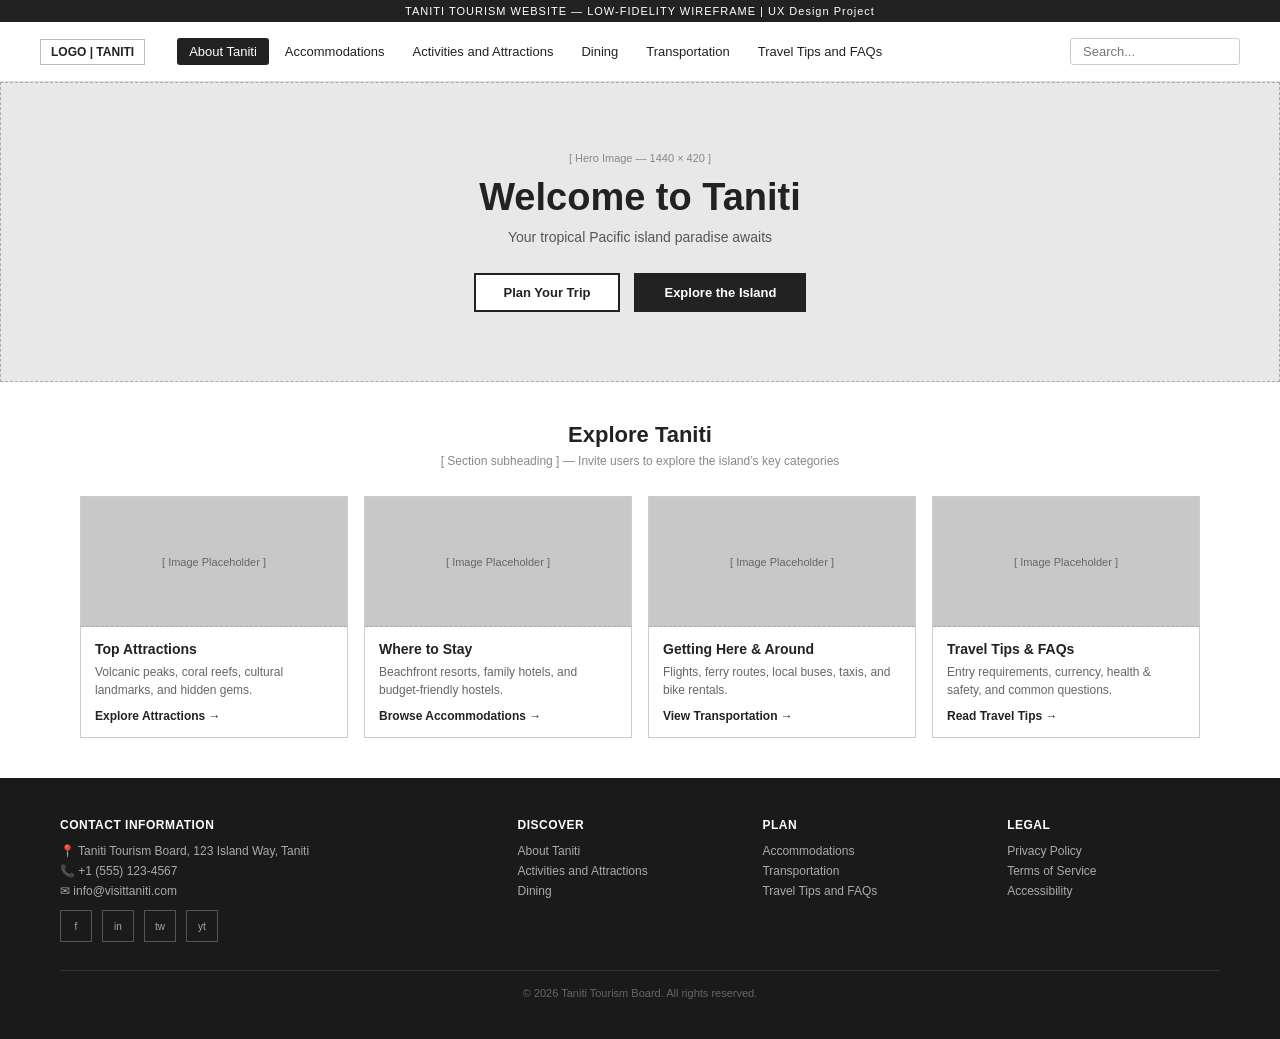
==== index.html @ f8a9221b "Add Taniti wireframe" ====
<!DOCTYPE html>
<html lang="en">
<head>
  <meta charset="UTF-8" />
  <meta name="viewport" content="width=device-width, initial-scale=1.0" />
  <title>Taniti Tourism - Home</title>
  <link rel="stylesheet" href="style.css" />
  <script>function navToggle(){document.querySelector('header').classList.toggle('nav-open');}</script>
</head>
<body>

<div class="wf-banner">TANITI TOURISM WEBSITE &mdash; LOW-FIDELITY WIREFRAME | UX Design Project</div>

<header>
  <div class="logo-box">LOGO | TANITI</div>
  <button class="nav-toggle" onclick="navToggle()" aria-label="Toggle navigation">&#9776;</button>
  <div class="nav-links">
    <a href="index.html" class="active">About Taniti</a>
    <a href="accommodations.html">Accommodations</a>
    <a href="activities.html">Activities and Attractions</a>
    <a href="dining.html">Dining</a>
    <a href="transportation.html">Transportation</a>
    <a href="faq.html">Travel Tips and FAQs</a>
  </div>
  <input class="nav-search" type="text" placeholder="Search..." />
</header>

<div class="hero">
  <div class="hero-label">[ Hero Image &mdash; 1440 &times; 420 ]</div>
  <h1>Welcome to Taniti</h1>
  <p>Your tropical Pacific island paradise awaits</p>
  <div class="hero-btns">
    <a class="btn-primary"   href="accommodations.html">Plan Your Trip</a>
    <a class="btn-secondary" href="activities.html">Explore the Island</a>
  </div>
</div>

<div class="section">
  <div class="section-heading">Explore Taniti</div>
  <div class="section-sub">[ Section subheading ] &mdash; Invite users to explore the island&rsquo;s key categories</div>
  <div class="tiles-grid">

    <a class="tile" href="activities.html">
      <div class="tile-img">[ Image Placeholder ]</div>
      <div class="tile-body">
        <h3>Top Attractions</h3>
        <p>Volcanic peaks, coral reefs, cultural landmarks, and hidden gems.</p>
        <div class="tile-link">Explore Attractions &rarr;</div>
      </div>
    </a>

    <a class="tile" href="accommodations.html">
      <div class="tile-img">[ Image Placeholder ]</div>
      <div class="tile-body">
        <h3>Where to Stay</h3>
        <p>Beachfront resorts, family hotels, and budget-friendly hostels.</p>
        <div class="tile-link">Browse Accommodations &rarr;</div>
      </div>
    </a>

    <a class="tile" href="transportation.html">
      <div class="tile-img">[ Image Placeholder ]</div>
      <div class="tile-body">
        <h3>Getting Here &amp; Around</h3>
        <p>Flights, ferry routes, local buses, taxis, and bike rentals.</p>
        <div class="tile-link">View Transportation &rarr;</div>
      </div>
    </a>

    <a class="tile" href="faq.html">
      <div class="tile-img">[ Image Placeholder ]</div>
      <div class="tile-body">
        <h3>Travel Tips &amp; FAQs</h3>
        <p>Entry requirements, currency, health &amp; safety, and common questions.</p>
        <div class="tile-link">Read Travel Tips &rarr;</div>
      </div>
    </a>

  </div>
</div>

<footer>
  <div class="footer-inner">
    <div class="footer-grid">
      <div class="footer-col">
        <h4>Contact Information</h4>
        <p>&#128205; Taniti Tourism Board, 123 Island Way, Taniti</p>
        <p>&#128222; +1 (555) 123-4567</p>
        <p>&#9993; info@visittaniti.com</p>
        <div class="social-row">
          <div class="social-icon">f</div>
          <div class="social-icon">in</div>
          <div class="social-icon">tw</div>
          <div class="social-icon">yt</div>
        </div>
      </div>
      <div class="footer-col">
        <h4>Discover</h4>
        <a href="index.html">About Taniti</a>
        <a href="activities.html">Activities and Attractions</a>
        <a href="dining.html">Dining</a>
      </div>
      <div class="footer-col">
        <h4>Plan</h4>
        <a href="accommodations.html">Accommodations</a>
        <a href="transportation.html">Transportation</a>
        <a href="faq.html">Travel Tips and FAQs</a>
      </div>
      <div class="footer-col">
        <h4>Legal</h4>
        <a href="#">Privacy Policy</a>
        <a href="#">Terms of Service</a>
        <a href="#">Accessibility</a>
      </div>
    </div>
    <div class="footer-bottom">&copy; 2026 Taniti Tourism Board. All rights reserved.</div>
  </div>
</footer>

</body>
</html>
---- style.css ----
*, *::before, *::after { box-sizing: border-box; margin: 0; padding: 0; }
body { font-family: Arial, sans-serif; background: #fff; color: #222; font-size: 14px; }

.wf-banner { background: #222; color: #fff; text-align: center; padding: 5px; font-size: 11px; letter-spacing: 1px; }

/* NAV */
header {
  display: flex; align-items: center;
  padding: 0 40px; height: 60px;
  border-bottom: 1px solid #ddd; background: #fff;
  position: sticky; top: 0; z-index: 200; gap: 8px;
}
.logo-box { border: 1px solid #bbb; padding: 5px 10px; font-size: 12px; font-weight: bold; margin-right: 24px; white-space: nowrap; }
.nav-links { display: flex; gap: 4px; flex: 1; flex-wrap: wrap; }
.nav-links a { text-decoration: none; color: #222; padding: 6px 12px; font-size: 13px; cursor: pointer; border-radius: 3px; white-space: nowrap; }
.nav-links a:hover { background: #f0f0f0; }
.nav-links a.active { background: #222; color: #fff; }
.nav-search { border: 1px solid #ccc; padding: 5px 12px; font-size: 13px; width: 170px; border-radius: 3px; outline: none; }
.nav-toggle { display: none; }

/* HERO */
.hero { background: #e8e8e8; border: 1px dashed #aaa; min-height: 300px; display: flex; flex-direction: column; align-items: center; justify-content: center; text-align: center; padding: 60px 40px; }
.hero-label { font-size: 11px; color: #888; margin-bottom: 12px; }
.hero h1 { font-size: 38px; font-weight: bold; margin-bottom: 10px; }
.hero p { font-size: 14px; color: #555; margin-bottom: 28px; }
.hero-btns { display: flex; gap: 14px; flex-wrap: wrap; justify-content: center; }
.btn-primary { border: 2px solid #222; background: #fff; padding: 10px 28px; font-size: 13px; font-weight: bold; cursor: pointer; text-decoration: none; color: #222; display: inline-block; }
.btn-secondary { border: 2px solid #222; background: #222; color: #fff; padding: 10px 28px; font-size: 13px; font-weight: bold; cursor: pointer; text-decoration: none; display: inline-block; }
.btn-primary:hover { background: #f0f0f0; }
.btn-secondary:hover { background: #444; }

/* SECTIONS */
.section { max-width: 1160px; margin: 0 auto; padding: 40px 20px; }
.section-heading { text-align: center; font-size: 22px; font-weight: bold; margin-bottom: 6px; }
.section-sub { text-align: center; font-size: 12px; color: #888; margin-bottom: 28px; }
.page-title { background: #f4f4f4; border-bottom: 2px solid #ddd; padding: 16px 40px; font-size: 20px; font-weight: bold; }
.s-header { background: #eee; border: 1px solid #ddd; padding: 8px 14px; font-size: 13px; font-weight: bold; margin: 24px 0 12px; }

/* TILES */
.tiles-grid { display: grid; grid-template-columns: repeat(4, 1fr); gap: 16px; }
.tile { border: 1px solid #ccc; cursor: pointer; background: #fff; text-decoration: none; color: #222; display: block; }
.tile:hover { box-shadow: 0 2px 10px rgba(0,0,0,.12); }
.tile-img { background: #c8c8c8; height: 130px; display: flex; align-items: center; justify-content: center; font-size: 11px; color: #666; border-bottom: 1px dashed #aaa; }
.tile-body { padding: 14px; }
.tile-body h3 { font-size: 14px; font-weight: bold; margin-bottom: 6px; }
.tile-body p { font-size: 12px; color: #666; margin-bottom: 10px; line-height: 1.5; }
.tile-link { font-size: 12px; font-weight: bold; color: #222; }

/* SIDEBAR LAYOUT */
.layout-with-sidebar { display: grid; grid-template-columns: 210px 1fr; gap: 24px; }
.sidebar { border: 1px solid #ccc; padding: 16px; background: #fafafa; align-self: start; }
.sidebar h4 { font-size: 12px; font-weight: bold; text-transform: uppercase; letter-spacing: .5px; margin-bottom: 10px; border-bottom: 1px solid #ddd; padding-bottom: 6px; }
.filter-row { display: flex; align-items: center; gap: 8px; margin-bottom: 8px; font-size: 13px; }
.fbox { width: 13px; height: 13px; border: 1px solid #777; flex-shrink: 0; }
.fbox.on { background: #222; }
.price-slider { height: 5px; background: #ddd; border-radius: 3px; margin: 8px 0 4px; }
.price-fill { height: 100%; width: 65%; background: #555; border-radius: 3px; }
.price-labels { display: flex; justify-content: space-between; font-size: 10px; color: #888; }

/* CARDS */
.cards-3 { display: grid; grid-template-columns: repeat(3, 1fr); gap: 16px; }
.card { border: 1px solid #ccc; background: #fff; }
.card-img { background: #c8c8c8; height: 100px; display: flex; align-items: center; justify-content: center; font-size: 11px; color: #666; border-bottom: 1px dashed #aaa; }
.card-body { padding: 14px; }
.card-body h4 { font-size: 13px; font-weight: bold; margin-bottom: 4px; }
.card-price { font-size: 11px; color: #777; margin-bottom: 6px; }
.card-body p { font-size: 12px; color: #555; margin-bottom: 12px; line-height: 1.5; }
.btn-book { width: 100%; border: 2px solid #222; background: #fff; padding: 7px; font-size: 12px; font-weight: bold; cursor: pointer; }
.btn-book:hover { background: #222; color: #fff; }

/* FILTER BAR */
.filter-bar { display: flex; flex-wrap: wrap; gap: 8px; margin-bottom: 20px; }
.fbtn { border: 1px solid #aaa; background: #fff; padding: 5px 13px; font-size: 12px; cursor: pointer; border-radius: 2px; }
.fbtn:hover, .fbtn.on { background: #222; color: #fff; border-color: #222; }

/* MAP */
.map-box { background: #ddd; border: 1px dashed #aaa; height: 170px; display: flex; align-items: center; justify-content: center; font-size: 12px; color: #666; margin-bottom: 20px; }

/* TAG */
.tag { display: inline-block; border: 1px solid #666; background: #f0f0f0; padding: 2px 8px; font-size: 10px; margin-bottom: 6px; }

/* RESTAURANT */
.rest-row { display: flex; align-items: center; flex-wrap: wrap; gap: 14px; border: 1px solid #ddd; padding: 12px 16px; margin-bottom: 8px; background: #fff; }
.rest-name { font-weight: bold; font-size: 13px; min-width: 170px; }
.cuisine-badge { border: 1px solid #999; background: #f0f0f0; padding: 2px 10px; font-size: 11px; }
.rest-detail { font-size: 12px; color: #666; }

/* GROCERY */
.grocery-grid { display: grid; grid-template-columns: repeat(3, 1fr); gap: 10px; margin-top: 10px; }
.g-item { border: 1px solid #ccc; background: #f8f8f8; padding: 10px 12px; font-size: 12px; text-align: center; line-height: 1.5; }
.g-item.highlight { border: 2px solid #222; }

/* INFO BOXES */
.info-2 { display: grid; grid-template-columns: 1fr 1fr; gap: 16px; margin-bottom: 24px; }
.info-box { border: 1px solid #ccc; padding: 18px; background: #fff; }
.info-box h4 { font-size: 14px; font-weight: bold; margin-bottom: 8px; }
.info-box p { font-size: 13px; color: #555; line-height: 1.6; }

/* TABLE */
.data-table { width: 100%; border-collapse: collapse; font-size: 13px; }
.data-table th { background: #222; color: #fff; padding: 10px 14px; text-align: left; }
.data-table td { padding: 10px 14px; border-bottom: 1px solid #eee; background: #fff; }
.data-table tr:hover td { background: #f8f8f8; }

/* FAQ */
.faq-item { border: 1px solid #ddd; margin-bottom: 6px; background: #fff; }
.faq-q { display: flex; align-items: center; gap: 10px; padding: 14px 16px; font-size: 14px; font-weight: bold; cursor: pointer; }
.faq-q:hover { background: #f8f8f8; }
.faq-arrow { font-size: 11px; transition: transform .2s; display: inline-block; }
.faq-a { display: none; padding: 12px 16px 14px 38px; font-size: 13px; color: #555; line-height: 1.6; border-top: 1px solid #eee; }
.faq-item.open .faq-a { display: block; }
.faq-item.open .faq-arrow { transform: rotate(90deg); }

/* FOOTER */
footer { background: #1a1a1a; color: #bbb; padding: 40px; }
.footer-inner { max-width: 1160px; margin: 0 auto; }
.footer-grid { display: grid; grid-template-columns: 2fr 1fr 1fr 1fr; gap: 32px; margin-bottom: 28px; }
.footer-col h4 { color: #fff; font-size: 12px; text-transform: uppercase; letter-spacing: .5px; margin-bottom: 12px; }
.footer-col p { font-size: 12px; color: #aaa; margin-bottom: 6px; }
.footer-col a { display: block; font-size: 12px; color: #aaa; text-decoration: none; margin-bottom: 6px; cursor: pointer; }
.footer-col a:hover { color: #fff; }
.social-row { display: flex; gap: 10px; margin-top: 12px; }
.social-icon { width: 32px; height: 32px; border: 1px solid #555; display: flex; align-items: center; justify-content: center; font-size: 10px; color: #aaa; cursor: pointer; }
.footer-bottom { border-top: 1px solid #333; padding-top: 16px; font-size: 11px; color: #666; text-align: center; }

/* =====================
   RESPONSIVE — TABLET
   ===================== */
@media (max-width: 768px) {
  header { flex-wrap: wrap; height: auto; padding: 10px 16px; gap: 8px; }
  .logo-box { margin-right: 0; }
  .nav-links { flex-wrap: wrap; gap: 2px; }
  .nav-links a { padding: 5px 8px; font-size: 12px; }
  .nav-search { width: 100%; }

  .hero { padding: 40px 20px; }
  .hero h1 { font-size: 28px; }

  .page-title { padding: 12px 16px; }
  .section { padding: 28px 16px; }

  .tiles-grid { grid-template-columns: repeat(2, 1fr); }
  .cards-3 { grid-template-columns: repeat(2, 1fr); }
  .layout-with-sidebar { grid-template-columns: 1fr; }
  .sidebar { order: 2; }

  .info-2 { grid-template-columns: 1fr; }
  .grocery-grid { grid-template-columns: repeat(2, 1fr); }
  .footer-grid { grid-template-columns: 1fr 1fr; gap: 20px; }
  footer { padding: 28px 20px; }

  .rest-name { min-width: 100%; }
  .data-table { font-size: 12px; }
  .data-table th, .data-table td { padding: 8px 10px; }
}

/* ====================
   RESPONSIVE — PHONE
   ==================== */
@media (max-width: 480px) {
  header { padding: 8px 12px; flex-wrap: nowrap; }

  /* Show hamburger icon */
  .nav-toggle {
    display: flex; align-items: center; justify-content: center;
    margin-left: auto; background: none; border: 1px solid #bbb;
    padding: 4px 10px; font-size: 20px; cursor: pointer;
    border-radius: 3px; color: #222; line-height: 1; flex-shrink: 0;
  }

  /* Hide nav and search by default on phone */
  header .nav-links { display: none; }
  header .nav-search { display: none; }

  /* Dropdown when open */
  header.nav-open { flex-wrap: wrap; }
  header.nav-open .nav-links {
    display: flex; flex-direction: column; width: 100%;
    border-top: 1px solid #eee; padding: 4px 0; gap: 0;
  }
  header.nav-open .nav-links a {
    font-size: 14px; padding: 10px 16px;
    border-bottom: 1px solid #f0f0f0; border-radius: 0;
  }
  header.nav-open .nav-search { display: block; width: 100%; margin-top: 4px; }

  /* Rest of phone layout */
  .hero { min-height: 200px; padding: 32px 16px; }
  .hero h1 { font-size: 22px; }
  .hero p { font-size: 13px; margin-bottom: 20px; }
  .hero-btns { flex-direction: column; align-items: center; gap: 10px; }
  .btn-primary, .btn-secondary { width: 100%; max-width: 260px; text-align: center; padding: 10px 16px; }

  .tiles-grid { grid-template-columns: 1fr; }
  .cards-3 { grid-template-columns: 1fr; }
  .grocery-grid { grid-template-columns: repeat(2, 1fr); }
  .footer-grid { grid-template-columns: 1fr; }

  .section-heading { font-size: 18px; }
  .filter-bar { gap: 6px; }
  .fbtn { padding: 5px 10px; font-size: 11px; }

  .map-box { height: 130px; }
  .data-table { font-size: 11px; }
  .data-table th, .data-table td { padding: 6px 8px; }

  .faq-q { font-size: 13px; padding: 12px; }
  .faq-a { padding: 10px 12px 12px 28px; }
}
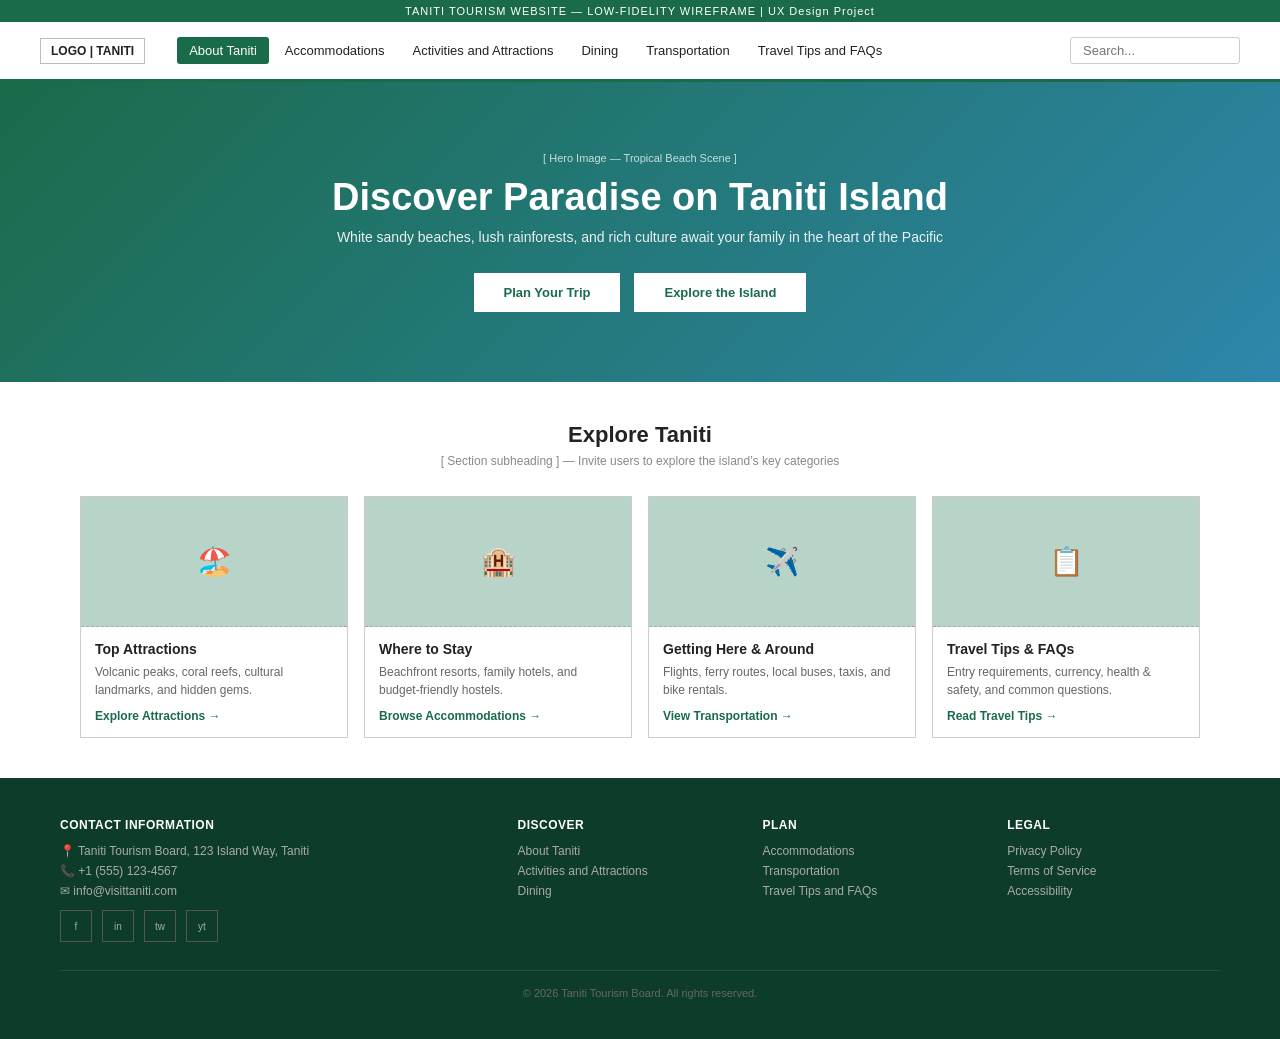
==== commit 3c4460fc: "Update prototype based on usability testing feedback" ====
--- a/index.html
+++ b/index.html
@@ -1,121 +1,144 @@
-<!DOCTYPE html>
+<!doctype html>
 <html lang="en">
-<head>
-  <meta charset="UTF-8" />
-  <meta name="viewport" content="width=device-width, initial-scale=1.0" />
-  <title>Taniti Tourism - Home</title>
-  <link rel="stylesheet" href="style.css" />
-  <script>function navToggle(){document.querySelector('header').classList.toggle('nav-open');}</script>
-</head>
-<body>
+  <head>
+    <meta charset="UTF-8" />
+    <meta name="viewport" content="width=device-width, initial-scale=1.0" />
+    <title>Taniti Tourism - Home</title>
+    <link rel="stylesheet" href="style.css" />
+    <script>
+      function navToggle() {
+        document.querySelector("header").classList.toggle("nav-open");
+      }
+    </script>
+  </head>
+  <body>
+    <div class="wf-banner">
+      TANITI TOURISM WEBSITE &mdash; LOW-FIDELITY WIREFRAME | UX Design Project
+    </div>
 
-<div class="wf-banner">TANITI TOURISM WEBSITE &mdash; LOW-FIDELITY WIREFRAME | UX Design Project</div>
-
-<header>
-  <div class="logo-box">LOGO | TANITI</div>
-  <button class="nav-toggle" onclick="navToggle()" aria-label="Toggle navigation">&#9776;</button>
-  <div class="nav-links">
-    <a href="index.html" class="active">About Taniti</a>
-    <a href="accommodations.html">Accommodations</a>
-    <a href="activities.html">Activities and Attractions</a>
-    <a href="dining.html">Dining</a>
-    <a href="transportation.html">Transportation</a>
-    <a href="faq.html">Travel Tips and FAQs</a>
-  </div>
-  <input class="nav-search" type="text" placeholder="Search..." />
-</header>
-
-<div class="hero">
-  <div class="hero-label">[ Hero Image &mdash; 1440 &times; 420 ]</div>
-  <h1>Welcome to Taniti</h1>
-  <p>Your tropical Pacific island paradise awaits</p>
-  <div class="hero-btns">
-    <a class="btn-primary"   href="accommodations.html">Plan Your Trip</a>
-    <a class="btn-secondary" href="activities.html">Explore the Island</a>
-  </div>
-</div>
-
-<div class="section">
-  <div class="section-heading">Explore Taniti</div>
-  <div class="section-sub">[ Section subheading ] &mdash; Invite users to explore the island&rsquo;s key categories</div>
-  <div class="tiles-grid">
-
-    <a class="tile" href="activities.html">
-      <div class="tile-img">[ Image Placeholder ]</div>
-      <div class="tile-body">
-        <h3>Top Attractions</h3>
-        <p>Volcanic peaks, coral reefs, cultural landmarks, and hidden gems.</p>
-        <div class="tile-link">Explore Attractions &rarr;</div>
-      </div>
-    </a>
-
-    <a class="tile" href="accommodations.html">
-      <div class="tile-img">[ Image Placeholder ]</div>
-      <div class="tile-body">
-        <h3>Where to Stay</h3>
-        <p>Beachfront resorts, family hotels, and budget-friendly hostels.</p>
-        <div class="tile-link">Browse Accommodations &rarr;</div>
-      </div>
-    </a>
-
-    <a class="tile" href="transportation.html">
-      <div class="tile-img">[ Image Placeholder ]</div>
-      <div class="tile-body">
-        <h3>Getting Here &amp; Around</h3>
-        <p>Flights, ferry routes, local buses, taxis, and bike rentals.</p>
-        <div class="tile-link">View Transportation &rarr;</div>
-      </div>
-    </a>
-
-    <a class="tile" href="faq.html">
-      <div class="tile-img">[ Image Placeholder ]</div>
-      <div class="tile-body">
-        <h3>Travel Tips &amp; FAQs</h3>
-        <p>Entry requirements, currency, health &amp; safety, and common questions.</p>
-        <div class="tile-link">Read Travel Tips &rarr;</div>
-      </div>
-    </a>
-
-  </div>
-</div>
-
-<footer>
-  <div class="footer-inner">
-    <div class="footer-grid">
-      <div class="footer-col">
-        <h4>Contact Information</h4>
-        <p>&#128205; Taniti Tourism Board, 123 Island Way, Taniti</p>
-        <p>&#128222; +1 (555) 123-4567</p>
-        <p>&#9993; info@visittaniti.com</p>
-        <div class="social-row">
-          <div class="social-icon">f</div>
-          <div class="social-icon">in</div>
-          <div class="social-icon">tw</div>
-          <div class="social-icon">yt</div>
-        </div>
-      </div>
-      <div class="footer-col">
-        <h4>Discover</h4>
-        <a href="index.html">About Taniti</a>
+    <header>
+      <div class="logo-box">LOGO | TANITI</div>
+      <button
+        class="nav-toggle"
+        onclick="navToggle()"
+        aria-label="Toggle navigation"
+      >
+        &#9776;
+      </button>
+      <div class="nav-links">
+        <a href="index.html" class="active">About Taniti</a>
+        <a href="accommodations.html">Accommodations</a>
         <a href="activities.html">Activities and Attractions</a>
         <a href="dining.html">Dining</a>
-      </div>
-      <div class="footer-col">
-        <h4>Plan</h4>
-        <a href="accommodations.html">Accommodations</a>
         <a href="transportation.html">Transportation</a>
         <a href="faq.html">Travel Tips and FAQs</a>
       </div>
-      <div class="footer-col">
-        <h4>Legal</h4>
-        <a href="#">Privacy Policy</a>
-        <a href="#">Terms of Service</a>
-        <a href="#">Accessibility</a>
+      <input class="nav-search" type="text" placeholder="Search..." />
+    </header>
+
+    <div class="hero">
+      <div class="hero-label">[ Hero Image &mdash; Tropical Beach Scene ]</div>
+      <h1>Discover Paradise on Taniti Island</h1>
+      <p>
+        White sandy beaches, lush rainforests, and rich culture await your
+        family in the heart of the Pacific
+      </p>
+      <div class="hero-btns">
+        <a class="btn-primary" href="accommodations.html">Plan Your Trip</a>
+        <a class="btn-secondary" href="activities.html">Explore the Island</a>
       </div>
     </div>
-    <div class="footer-bottom">&copy; 2026 Taniti Tourism Board. All rights reserved.</div>
-  </div>
-</footer>
 
-</body>
+    <div class="section">
+      <div class="section-heading">Explore Taniti</div>
+      <div class="section-sub">
+        [ Section subheading ] &mdash; Invite users to explore the
+        island&rsquo;s key categories
+      </div>
+      <div class="tiles-grid">
+        <a class="tile" href="activities.html">
+          <div class="tile-img">🏖️</div>
+          <div class="tile-body">
+            <h3>Top Attractions</h3>
+            <p>
+              Volcanic peaks, coral reefs, cultural landmarks, and hidden gems.
+            </p>
+            <div class="tile-link">Explore Attractions &rarr;</div>
+          </div>
+        </a>
+
+        <a class="tile" href="accommodations.html">
+          <div class="tile-img">🏨</div>
+          <div class="tile-body">
+            <h3>Where to Stay</h3>
+            <p>
+              Beachfront resorts, family hotels, and budget-friendly hostels.
+            </p>
+            <div class="tile-link">Browse Accommodations &rarr;</div>
+          </div>
+        </a>
+
+        <a class="tile" href="transportation.html">
+          <div class="tile-img">✈️</div>
+          <div class="tile-body">
+            <h3>Getting Here &amp; Around</h3>
+            <p>Flights, ferry routes, local buses, taxis, and bike rentals.</p>
+            <div class="tile-link">View Transportation &rarr;</div>
+          </div>
+        </a>
+
+        <a class="tile" href="faq.html">
+          <div class="tile-img">📋</div>
+          <div class="tile-body">
+            <h3>Travel Tips &amp; FAQs</h3>
+            <p>
+              Entry requirements, currency, health &amp; safety, and common
+              questions.
+            </p>
+            <div class="tile-link">Read Travel Tips &rarr;</div>
+          </div>
+        </a>
+      </div>
+    </div>
+
+    <footer>
+      <div class="footer-inner">
+        <div class="footer-grid">
+          <div class="footer-col">
+            <h4>Contact Information</h4>
+            <p>&#128205; Taniti Tourism Board, 123 Island Way, Taniti</p>
+            <p>&#128222; +1 (555) 123-4567</p>
+            <p>&#9993; info@visittaniti.com</p>
+            <div class="social-row">
+              <div class="social-icon">f</div>
+              <div class="social-icon">in</div>
+              <div class="social-icon">tw</div>
+              <div class="social-icon">yt</div>
+            </div>
+          </div>
+          <div class="footer-col">
+            <h4>Discover</h4>
+            <a href="index.html">About Taniti</a>
+            <a href="activities.html">Activities and Attractions</a>
+            <a href="dining.html">Dining</a>
+          </div>
+          <div class="footer-col">
+            <h4>Plan</h4>
+            <a href="accommodations.html">Accommodations</a>
+            <a href="transportation.html">Transportation</a>
+            <a href="faq.html">Travel Tips and FAQs</a>
+          </div>
+          <div class="footer-col">
+            <h4>Legal</h4>
+            <a href="#">Privacy Policy</a>
+            <a href="#">Terms of Service</a>
+            <a href="#">Accessibility</a>
+          </div>
+        </div>
+        <div class="footer-bottom">
+          &copy; 2026 Taniti Tourism Board. All rights reserved.
+        </div>
+      </div>
+    </footer>
+  </body>
 </html>
--- a/style.css
+++ b/style.css
@@ -1,209 +1,791 @@
-*, *::before, *::after { box-sizing: border-box; margin: 0; padding: 0; }
-body { font-family: Arial, sans-serif; background: #fff; color: #222; font-size: 14px; }
-
-.wf-banner { background: #222; color: #fff; text-align: center; padding: 5px; font-size: 11px; letter-spacing: 1px; }
+*,
+*::before,
+*::after {
+  box-sizing: border-box;
+  margin: 0;
+  padding: 0;
+}
+body {
+  font-family: Arial, sans-serif;
+  background: #fff;
+  color: #222;
+  font-size: 14px;
+}
+
+.wf-banner {
+  background: #1a6b4a;
+  color: #fff;
+  text-align: center;
+  padding: 5px;
+  font-size: 11px;
+  letter-spacing: 1px;
+}
 
 /* NAV */
 header {
-  display: flex; align-items: center;
-  padding: 0 40px; height: 60px;
-  border-bottom: 1px solid #ddd; background: #fff;
-  position: sticky; top: 0; z-index: 200; gap: 8px;
-}
-.logo-box { border: 1px solid #bbb; padding: 5px 10px; font-size: 12px; font-weight: bold; margin-right: 24px; white-space: nowrap; }
-.nav-links { display: flex; gap: 4px; flex: 1; flex-wrap: wrap; }
-.nav-links a { text-decoration: none; color: #222; padding: 6px 12px; font-size: 13px; cursor: pointer; border-radius: 3px; white-space: nowrap; }
-.nav-links a:hover { background: #f0f0f0; }
-.nav-links a.active { background: #222; color: #fff; }
-.nav-search { border: 1px solid #ccc; padding: 5px 12px; font-size: 13px; width: 170px; border-radius: 3px; outline: none; }
-.nav-toggle { display: none; }
+  display: flex;
+  align-items: center;
+  padding: 0 40px;
+  height: 60px;
+  border-bottom: 3px solid #1a6b4a;
+  background: #fff;
+  position: sticky;
+  top: 0;
+  z-index: 200;
+  gap: 8px;
+}
+.logo-box {
+  border: 1px solid #bbb;
+  padding: 5px 10px;
+  font-size: 12px;
+  font-weight: bold;
+  margin-right: 24px;
+  white-space: nowrap;
+}
+.nav-links {
+  display: flex;
+  gap: 4px;
+  flex: 1;
+  flex-wrap: wrap;
+}
+.nav-links a {
+  text-decoration: none;
+  color: #222;
+  padding: 6px 12px;
+  font-size: 13px;
+  cursor: pointer;
+  border-radius: 3px;
+  white-space: nowrap;
+}
+.nav-links a:hover {
+  background: #f0f0f0;
+}
+.nav-links a.active {
+  background: #1a6b4a;
+  color: #fff;
+}
+.nav-search {
+  border: 1px solid #ccc;
+  padding: 5px 12px;
+  font-size: 13px;
+  width: 170px;
+  border-radius: 3px;
+  outline: none;
+}
+.nav-toggle {
+  display: none;
+}
 
 /* HERO */
-.hero { background: #e8e8e8; border: 1px dashed #aaa; min-height: 300px; display: flex; flex-direction: column; align-items: center; justify-content: center; text-align: center; padding: 60px 40px; }
-.hero-label { font-size: 11px; color: #888; margin-bottom: 12px; }
-.hero h1 { font-size: 38px; font-weight: bold; margin-bottom: 10px; }
-.hero p { font-size: 14px; color: #555; margin-bottom: 28px; }
-.hero-btns { display: flex; gap: 14px; flex-wrap: wrap; justify-content: center; }
-.btn-primary { border: 2px solid #222; background: #fff; padding: 10px 28px; font-size: 13px; font-weight: bold; cursor: pointer; text-decoration: none; color: #222; display: inline-block; }
-.btn-secondary { border: 2px solid #222; background: #222; color: #fff; padding: 10px 28px; font-size: 13px; font-weight: bold; cursor: pointer; text-decoration: none; display: inline-block; }
-.btn-primary:hover { background: #f0f0f0; }
-.btn-secondary:hover { background: #444; }
+.hero {
+  background: linear-gradient(135deg, #1a6b4a, #2e86ab);
+  min-height: 300px;
+  display: flex;
+  flex-direction: column;
+  align-items: center;
+  justify-content: center;
+  text-align: center;
+  padding: 60px 40px;
+}
+.hero-label {
+  font-size: 11px;
+  color: rgba(255, 255, 255, 0.75);
+  margin-bottom: 12px;
+}
+.hero h1 {
+  font-size: 38px;
+  font-weight: bold;
+  margin-bottom: 10px;
+  color: #fff;
+}
+.hero p {
+  font-size: 14px;
+  color: rgba(255, 255, 255, 0.9);
+  margin-bottom: 28px;
+}
+.hero-btns {
+  display: flex;
+  gap: 14px;
+  flex-wrap: wrap;
+  justify-content: center;
+}
+.btn-primary {
+  border: 2px solid #1a6b4a;
+  background: #fff;
+  padding: 10px 28px;
+  font-size: 13px;
+  font-weight: bold;
+  cursor: pointer;
+  text-decoration: none;
+  color: #1a6b4a;
+  display: inline-block;
+}
+.btn-secondary {
+  border: 2px solid #1a6b4a;
+  background: #1a6b4a;
+  color: #fff;
+  padding: 10px 28px;
+  font-size: 13px;
+  font-weight: bold;
+  cursor: pointer;
+  text-decoration: none;
+  display: inline-block;
+}
+.btn-primary:hover {
+  background: #e8f4ee;
+}
+.btn-secondary:hover {
+  background: #155a3d;
+}
+
+/* Hero button overrides — both white with green text on the gradient background */
+.hero .btn-primary {
+  border-color: #fff;
+  background: #fff;
+  color: #1a6b4a;
+}
+.hero .btn-secondary {
+  border-color: #fff;
+  background: #fff;
+  color: #1a6b4a;
+}
+.hero .btn-primary:hover {
+  background: #e8f4ee;
+}
+.hero .btn-secondary:hover {
+  background: #e8f4ee;
+}
 
 /* SECTIONS */
-.section { max-width: 1160px; margin: 0 auto; padding: 40px 20px; }
-.section-heading { text-align: center; font-size: 22px; font-weight: bold; margin-bottom: 6px; }
-.section-sub { text-align: center; font-size: 12px; color: #888; margin-bottom: 28px; }
-.page-title { background: #f4f4f4; border-bottom: 2px solid #ddd; padding: 16px 40px; font-size: 20px; font-weight: bold; }
-.s-header { background: #eee; border: 1px solid #ddd; padding: 8px 14px; font-size: 13px; font-weight: bold; margin: 24px 0 12px; }
+.section {
+  max-width: 1160px;
+  margin: 0 auto;
+  padding: 40px 20px;
+}
+.section-heading {
+  text-align: center;
+  font-size: 22px;
+  font-weight: bold;
+  margin-bottom: 6px;
+}
+.section-sub {
+  text-align: center;
+  font-size: 12px;
+  color: #888;
+  margin-bottom: 28px;
+}
+.page-title {
+  background: #e8f4ee;
+  border-bottom: 2px solid #ddd;
+  border-left: 4px solid #1a6b4a;
+  padding: 16px 40px;
+  font-size: 20px;
+  font-weight: bold;
+}
+.s-header {
+  background: #e8f4ee;
+  border: 1px solid #ddd;
+  border-left: 4px solid #1a6b4a;
+  padding: 8px 14px;
+  font-size: 13px;
+  font-weight: bold;
+  margin: 24px 0 12px;
+}
 
 /* TILES */
-.tiles-grid { display: grid; grid-template-columns: repeat(4, 1fr); gap: 16px; }
-.tile { border: 1px solid #ccc; cursor: pointer; background: #fff; text-decoration: none; color: #222; display: block; }
-.tile:hover { box-shadow: 0 2px 10px rgba(0,0,0,.12); }
-.tile-img { background: #c8c8c8; height: 130px; display: flex; align-items: center; justify-content: center; font-size: 11px; color: #666; border-bottom: 1px dashed #aaa; }
-.tile-body { padding: 14px; }
-.tile-body h3 { font-size: 14px; font-weight: bold; margin-bottom: 6px; }
-.tile-body p { font-size: 12px; color: #666; margin-bottom: 10px; line-height: 1.5; }
-.tile-link { font-size: 12px; font-weight: bold; color: #222; }
+.tiles-grid {
+  display: grid;
+  grid-template-columns: repeat(4, 1fr);
+  gap: 16px;
+}
+.tile {
+  border: 1px solid #ccc;
+  cursor: pointer;
+  background: #fff;
+  text-decoration: none;
+  color: #222;
+  display: block;
+}
+.tile:hover {
+  box-shadow: 0 2px 10px rgba(0, 0, 0, 0.12);
+}
+.tile-img {
+  background: #b8d4c8;
+  height: 130px;
+  display: flex;
+  align-items: center;
+  justify-content: center;
+  font-size: 28px;
+  color: #666;
+  border-bottom: 1px dashed #aaa;
+}
+.tile-body {
+  padding: 14px;
+}
+.tile-body h3 {
+  font-size: 14px;
+  font-weight: bold;
+  margin-bottom: 6px;
+}
+.tile-body p {
+  font-size: 12px;
+  color: #666;
+  margin-bottom: 10px;
+  line-height: 1.5;
+}
+.tile-link {
+  font-size: 12px;
+  font-weight: bold;
+  color: #1a6b4a;
+}
 
 /* SIDEBAR LAYOUT */
-.layout-with-sidebar { display: grid; grid-template-columns: 210px 1fr; gap: 24px; }
-.sidebar { border: 1px solid #ccc; padding: 16px; background: #fafafa; align-self: start; }
-.sidebar h4 { font-size: 12px; font-weight: bold; text-transform: uppercase; letter-spacing: .5px; margin-bottom: 10px; border-bottom: 1px solid #ddd; padding-bottom: 6px; }
-.filter-row { display: flex; align-items: center; gap: 8px; margin-bottom: 8px; font-size: 13px; }
-.fbox { width: 13px; height: 13px; border: 1px solid #777; flex-shrink: 0; }
-.fbox.on { background: #222; }
-.price-slider { height: 5px; background: #ddd; border-radius: 3px; margin: 8px 0 4px; }
-.price-fill { height: 100%; width: 65%; background: #555; border-radius: 3px; }
-.price-labels { display: flex; justify-content: space-between; font-size: 10px; color: #888; }
+.layout-with-sidebar {
+  display: grid;
+  grid-template-columns: 210px 1fr;
+  gap: 24px;
+}
+.sidebar {
+  border: 1px solid #ccc;
+  padding: 16px;
+  background: #fafafa;
+  align-self: start;
+}
+.sidebar h4 {
+  font-size: 12px;
+  font-weight: bold;
+  text-transform: uppercase;
+  letter-spacing: 0.5px;
+  margin-bottom: 10px;
+  border-bottom: 1px solid #ddd;
+  padding-bottom: 6px;
+}
+.filter-row {
+  display: flex;
+  align-items: center;
+  gap: 8px;
+  margin-bottom: 8px;
+  font-size: 13px;
+}
+.fbox {
+  width: 13px;
+  height: 13px;
+  border: 1px solid #777;
+  flex-shrink: 0;
+}
+.fbox.on {
+  background: #1a6b4a;
+}
+.price-slider {
+  height: 5px;
+  background: #ddd;
+  border-radius: 3px;
+  margin: 8px 0 4px;
+}
+.price-fill {
+  height: 100%;
+  width: 65%;
+  background: #555;
+  border-radius: 3px;
+}
+.price-labels {
+  display: flex;
+  justify-content: space-between;
+  font-size: 10px;
+  color: #888;
+}
 
 /* CARDS */
-.cards-3 { display: grid; grid-template-columns: repeat(3, 1fr); gap: 16px; }
-.card { border: 1px solid #ccc; background: #fff; }
-.card-img { background: #c8c8c8; height: 100px; display: flex; align-items: center; justify-content: center; font-size: 11px; color: #666; border-bottom: 1px dashed #aaa; }
-.card-body { padding: 14px; }
-.card-body h4 { font-size: 13px; font-weight: bold; margin-bottom: 4px; }
-.card-price { font-size: 11px; color: #777; margin-bottom: 6px; }
-.card-body p { font-size: 12px; color: #555; margin-bottom: 12px; line-height: 1.5; }
-.btn-book { width: 100%; border: 2px solid #222; background: #fff; padding: 7px; font-size: 12px; font-weight: bold; cursor: pointer; }
-.btn-book:hover { background: #222; color: #fff; }
+.cards-3 {
+  display: grid;
+  grid-template-columns: repeat(3, 1fr);
+  gap: 16px;
+}
+.card {
+  border: 1px solid #ccc;
+  background: #fff;
+}
+.card-img {
+  background: #b8d4c8;
+  height: 100px;
+  display: flex;
+  align-items: center;
+  justify-content: center;
+  font-size: 26px;
+  color: #666;
+  border-bottom: 1px dashed #aaa;
+}
+.card-body {
+  padding: 14px;
+}
+.card-body h4 {
+  font-size: 13px;
+  font-weight: bold;
+  margin-bottom: 4px;
+}
+.card-price {
+  font-size: 11px;
+  color: #777;
+  margin-bottom: 6px;
+}
+.card-body p {
+  font-size: 12px;
+  color: #555;
+  margin-bottom: 12px;
+  line-height: 1.5;
+}
+.btn-book {
+  width: 100%;
+  border: 2px solid #1a6b4a;
+  background: #fff;
+  padding: 7px;
+  font-size: 12px;
+  font-weight: bold;
+  cursor: pointer;
+  color: #1a6b4a;
+}
+.btn-book:hover {
+  background: #1a6b4a;
+  color: #fff;
+}
 
 /* FILTER BAR */
-.filter-bar { display: flex; flex-wrap: wrap; gap: 8px; margin-bottom: 20px; }
-.fbtn { border: 1px solid #aaa; background: #fff; padding: 5px 13px; font-size: 12px; cursor: pointer; border-radius: 2px; }
-.fbtn:hover, .fbtn.on { background: #222; color: #fff; border-color: #222; }
+.filter-bar {
+  display: flex;
+  flex-wrap: wrap;
+  gap: 8px;
+  margin-bottom: 20px;
+}
+.fbtn {
+  border: 1px solid #aaa;
+  background: #fff;
+  padding: 5px 13px;
+  font-size: 12px;
+  cursor: pointer;
+  border-radius: 2px;
+}
+.fbtn:hover,
+.fbtn.on {
+  background: #1a6b4a;
+  color: #fff;
+  border-color: #1a6b4a;
+}
 
 /* MAP */
-.map-box { background: #ddd; border: 1px dashed #aaa; height: 170px; display: flex; align-items: center; justify-content: center; font-size: 12px; color: #666; margin-bottom: 20px; }
+.map-box {
+  background: #ddd;
+  border: 1px dashed #aaa;
+  height: 170px;
+  display: flex;
+  align-items: center;
+  justify-content: center;
+  font-size: 12px;
+  color: #666;
+  margin-bottom: 20px;
+}
 
 /* TAG */
-.tag { display: inline-block; border: 1px solid #666; background: #f0f0f0; padding: 2px 8px; font-size: 10px; margin-bottom: 6px; }
+.tag {
+  display: inline-block;
+  border: 1px solid #666;
+  background: #f0f0f0;
+  padding: 2px 8px;
+  font-size: 10px;
+  margin-bottom: 6px;
+}
 
 /* RESTAURANT */
-.rest-row { display: flex; align-items: center; flex-wrap: wrap; gap: 14px; border: 1px solid #ddd; padding: 12px 16px; margin-bottom: 8px; background: #fff; }
-.rest-name { font-weight: bold; font-size: 13px; min-width: 170px; }
-.cuisine-badge { border: 1px solid #999; background: #f0f0f0; padding: 2px 10px; font-size: 11px; }
-.rest-detail { font-size: 12px; color: #666; }
+.rest-row {
+  display: flex;
+  align-items: center;
+  flex-wrap: wrap;
+  gap: 14px;
+  border: 1px solid #ddd;
+  padding: 12px 16px;
+  margin-bottom: 8px;
+  background: #fff;
+}
+.rest-name {
+  font-weight: bold;
+  font-size: 13px;
+  min-width: 170px;
+}
+.cuisine-badge {
+  border: 1px solid #999;
+  background: #f0f0f0;
+  padding: 2px 10px;
+  font-size: 11px;
+}
+.rest-detail {
+  font-size: 12px;
+  color: #666;
+}
 
 /* GROCERY */
-.grocery-grid { display: grid; grid-template-columns: repeat(3, 1fr); gap: 10px; margin-top: 10px; }
-.g-item { border: 1px solid #ccc; background: #f8f8f8; padding: 10px 12px; font-size: 12px; text-align: center; line-height: 1.5; }
-.g-item.highlight { border: 2px solid #222; }
+.grocery-grid {
+  display: grid;
+  grid-template-columns: repeat(3, 1fr);
+  gap: 10px;
+  margin-top: 10px;
+}
+.g-item {
+  border: 1px solid #ccc;
+  background: #f8f8f8;
+  padding: 10px 12px;
+  font-size: 12px;
+  text-align: center;
+  line-height: 1.5;
+}
+.g-item.highlight {
+  border: 2px solid #1a6b4a;
+}
 
 /* INFO BOXES */
-.info-2 { display: grid; grid-template-columns: 1fr 1fr; gap: 16px; margin-bottom: 24px; }
-.info-box { border: 1px solid #ccc; padding: 18px; background: #fff; }
-.info-box h4 { font-size: 14px; font-weight: bold; margin-bottom: 8px; }
-.info-box p { font-size: 13px; color: #555; line-height: 1.6; }
+.info-2 {
+  display: grid;
+  grid-template-columns: 1fr 1fr;
+  gap: 16px;
+  margin-bottom: 24px;
+}
+.info-box {
+  border: 1px solid #ccc;
+  padding: 18px;
+  background: #fff;
+}
+.info-box h4 {
+  font-size: 14px;
+  font-weight: bold;
+  margin-bottom: 8px;
+}
+.info-box p {
+  font-size: 13px;
+  color: #555;
+  line-height: 1.6;
+}
 
 /* TABLE */
-.data-table { width: 100%; border-collapse: collapse; font-size: 13px; }
-.data-table th { background: #222; color: #fff; padding: 10px 14px; text-align: left; }
-.data-table td { padding: 10px 14px; border-bottom: 1px solid #eee; background: #fff; }
-.data-table tr:hover td { background: #f8f8f8; }
+.data-table {
+  width: 100%;
+  border-collapse: collapse;
+  font-size: 13px;
+}
+.data-table th {
+  background: #1a6b4a;
+  color: #fff;
+  padding: 10px 14px;
+  text-align: left;
+}
+.data-table td {
+  padding: 10px 14px;
+  border-bottom: 1px solid #eee;
+  background: #fff;
+}
+.data-table tr:hover td {
+  background: #f8f8f8;
+}
 
 /* FAQ */
-.faq-item { border: 1px solid #ddd; margin-bottom: 6px; background: #fff; }
-.faq-q { display: flex; align-items: center; gap: 10px; padding: 14px 16px; font-size: 14px; font-weight: bold; cursor: pointer; }
-.faq-q:hover { background: #f8f8f8; }
-.faq-arrow { font-size: 11px; transition: transform .2s; display: inline-block; }
-.faq-a { display: none; padding: 12px 16px 14px 38px; font-size: 13px; color: #555; line-height: 1.6; border-top: 1px solid #eee; }
-.faq-item.open .faq-a { display: block; }
-.faq-item.open .faq-arrow { transform: rotate(90deg); }
+.faq-item {
+  border: 1px solid #ddd;
+  margin-bottom: 6px;
+  background: #fff;
+}
+.faq-q {
+  display: flex;
+  align-items: center;
+  gap: 10px;
+  padding: 14px 16px;
+  font-size: 14px;
+  font-weight: bold;
+  cursor: pointer;
+}
+.faq-q:hover {
+  background: #f8f8f8;
+}
+.faq-arrow {
+  font-size: 11px;
+  transition: transform 0.2s;
+  display: inline-block;
+}
+.faq-a {
+  display: none;
+  padding: 12px 16px 14px 38px;
+  font-size: 13px;
+  color: #555;
+  line-height: 1.6;
+  border-top: 1px solid #eee;
+}
+.faq-item.open .faq-a {
+  display: block;
+}
+.faq-item.open .faq-arrow {
+  transform: rotate(90deg);
+}
 
 /* FOOTER */
-footer { background: #1a1a1a; color: #bbb; padding: 40px; }
-.footer-inner { max-width: 1160px; margin: 0 auto; }
-.footer-grid { display: grid; grid-template-columns: 2fr 1fr 1fr 1fr; gap: 32px; margin-bottom: 28px; }
-.footer-col h4 { color: #fff; font-size: 12px; text-transform: uppercase; letter-spacing: .5px; margin-bottom: 12px; }
-.footer-col p { font-size: 12px; color: #aaa; margin-bottom: 6px; }
-.footer-col a { display: block; font-size: 12px; color: #aaa; text-decoration: none; margin-bottom: 6px; cursor: pointer; }
-.footer-col a:hover { color: #fff; }
-.social-row { display: flex; gap: 10px; margin-top: 12px; }
-.social-icon { width: 32px; height: 32px; border: 1px solid #555; display: flex; align-items: center; justify-content: center; font-size: 10px; color: #aaa; cursor: pointer; }
-.footer-bottom { border-top: 1px solid #333; padding-top: 16px; font-size: 11px; color: #666; text-align: center; }
+footer {
+  background: #0d3d2a;
+  color: #bbb;
+  padding: 40px;
+}
+.footer-inner {
+  max-width: 1160px;
+  margin: 0 auto;
+}
+.footer-grid {
+  display: grid;
+  grid-template-columns: 2fr 1fr 1fr 1fr;
+  gap: 32px;
+  margin-bottom: 28px;
+}
+.footer-col h4 {
+  color: #fff;
+  font-size: 12px;
+  text-transform: uppercase;
+  letter-spacing: 0.5px;
+  margin-bottom: 12px;
+}
+.footer-col p {
+  font-size: 12px;
+  color: #aaa;
+  margin-bottom: 6px;
+}
+.footer-col a {
+  display: block;
+  font-size: 12px;
+  color: #aaa;
+  text-decoration: none;
+  margin-bottom: 6px;
+  cursor: pointer;
+}
+.footer-col a:hover {
+  color: #fff;
+}
+.social-row {
+  display: flex;
+  gap: 10px;
+  margin-top: 12px;
+}
+.social-icon {
+  width: 32px;
+  height: 32px;
+  border: 1px solid #555;
+  display: flex;
+  align-items: center;
+  justify-content: center;
+  font-size: 10px;
+  color: #aaa;
+  cursor: pointer;
+}
+.footer-bottom {
+  border-top: 1px solid #1a5538;
+  padding-top: 16px;
+  font-size: 11px;
+  color: #666;
+  text-align: center;
+}
 
 /* =====================
    RESPONSIVE — TABLET
    ===================== */
 @media (max-width: 768px) {
-  header { flex-wrap: wrap; height: auto; padding: 10px 16px; gap: 8px; }
-  .logo-box { margin-right: 0; }
-  .nav-links { flex-wrap: wrap; gap: 2px; }
-  .nav-links a { padding: 5px 8px; font-size: 12px; }
-  .nav-search { width: 100%; }
-
-  .hero { padding: 40px 20px; }
-  .hero h1 { font-size: 28px; }
-
-  .page-title { padding: 12px 16px; }
-  .section { padding: 28px 16px; }
-
-  .tiles-grid { grid-template-columns: repeat(2, 1fr); }
-  .cards-3 { grid-template-columns: repeat(2, 1fr); }
-  .layout-with-sidebar { grid-template-columns: 1fr; }
-  .sidebar { order: 2; }
-
-  .info-2 { grid-template-columns: 1fr; }
-  .grocery-grid { grid-template-columns: repeat(2, 1fr); }
-  .footer-grid { grid-template-columns: 1fr 1fr; gap: 20px; }
-  footer { padding: 28px 20px; }
-
-  .rest-name { min-width: 100%; }
-  .data-table { font-size: 12px; }
-  .data-table th, .data-table td { padding: 8px 10px; }
+  header {
+    flex-wrap: wrap;
+    height: auto;
+    padding: 10px 16px;
+    gap: 8px;
+  }
+  .logo-box {
+    margin-right: 0;
+  }
+  .nav-links {
+    flex-wrap: wrap;
+    gap: 2px;
+  }
+  .nav-links a {
+    padding: 5px 8px;
+    font-size: 12px;
+  }
+  .nav-search {
+    width: 100%;
+  }
+
+  .hero {
+    padding: 40px 20px;
+  }
+  .hero h1 {
+    font-size: 28px;
+  }
+
+  .page-title {
+    padding: 12px 16px;
+  }
+  .section {
+    padding: 28px 16px;
+  }
+
+  .tiles-grid {
+    grid-template-columns: repeat(2, 1fr);
+  }
+  .cards-3 {
+    grid-template-columns: repeat(2, 1fr);
+  }
+  .layout-with-sidebar {
+    grid-template-columns: 1fr;
+  }
+  .sidebar {
+    order: 2;
+  }
+
+  .info-2 {
+    grid-template-columns: 1fr;
+  }
+  .grocery-grid {
+    grid-template-columns: repeat(2, 1fr);
+  }
+  .footer-grid {
+    grid-template-columns: 1fr 1fr;
+    gap: 20px;
+  }
+  footer {
+    padding: 28px 20px;
+  }
+
+  .rest-name {
+    min-width: 100%;
+  }
+  .data-table {
+    font-size: 12px;
+  }
+  .data-table th,
+  .data-table td {
+    padding: 8px 10px;
+  }
 }
 
 /* ====================
    RESPONSIVE — PHONE
    ==================== */
 @media (max-width: 480px) {
-  header { padding: 8px 12px; flex-wrap: nowrap; }
+  header {
+    padding: 8px 12px;
+    flex-wrap: nowrap;
+  }
 
   /* Show hamburger icon */
   .nav-toggle {
-    display: flex; align-items: center; justify-content: center;
-    margin-left: auto; background: none; border: 1px solid #bbb;
-    padding: 4px 10px; font-size: 20px; cursor: pointer;
-    border-radius: 3px; color: #222; line-height: 1; flex-shrink: 0;
+    display: flex;
+    align-items: center;
+    justify-content: center;
+    margin-left: auto;
+    background: none;
+    border: 1px solid #bbb;
+    padding: 4px 10px;
+    font-size: 20px;
+    cursor: pointer;
+    border-radius: 3px;
+    color: #222;
+    line-height: 1;
+    flex-shrink: 0;
   }
 
   /* Hide nav and search by default on phone */
-  header .nav-links { display: none; }
-  header .nav-search { display: none; }
+  header .nav-links {
+    display: none;
+  }
+  header .nav-search {
+    display: none;
+  }
 
   /* Dropdown when open */
-  header.nav-open { flex-wrap: wrap; }
+  header.nav-open {
+    flex-wrap: wrap;
+  }
   header.nav-open .nav-links {
-    display: flex; flex-direction: column; width: 100%;
-    border-top: 1px solid #eee; padding: 4px 0; gap: 0;
+    display: flex;
+    flex-direction: column;
+    width: 100%;
+    border-top: 1px solid #eee;
+    padding: 4px 0;
+    gap: 0;
   }
   header.nav-open .nav-links a {
-    font-size: 14px; padding: 10px 16px;
-    border-bottom: 1px solid #f0f0f0; border-radius: 0;
-  }
-  header.nav-open .nav-search { display: block; width: 100%; margin-top: 4px; }
+    font-size: 14px;
+    padding: 10px 16px;
+    border-bottom: 1px solid #f0f0f0;
+    border-radius: 0;
+  }
+  header.nav-open .nav-search {
+    display: block;
+    width: 100%;
+    margin-top: 4px;
+  }
 
   /* Rest of phone layout */
-  .hero { min-height: 200px; padding: 32px 16px; }
-  .hero h1 { font-size: 22px; }
-  .hero p { font-size: 13px; margin-bottom: 20px; }
-  .hero-btns { flex-direction: column; align-items: center; gap: 10px; }
-  .btn-primary, .btn-secondary { width: 100%; max-width: 260px; text-align: center; padding: 10px 16px; }
-
-  .tiles-grid { grid-template-columns: 1fr; }
-  .cards-3 { grid-template-columns: 1fr; }
-  .grocery-grid { grid-template-columns: repeat(2, 1fr); }
-  .footer-grid { grid-template-columns: 1fr; }
-
-  .section-heading { font-size: 18px; }
-  .filter-bar { gap: 6px; }
-  .fbtn { padding: 5px 10px; font-size: 11px; }
-
-  .map-box { height: 130px; }
-  .data-table { font-size: 11px; }
-  .data-table th, .data-table td { padding: 6px 8px; }
-
-  .faq-q { font-size: 13px; padding: 12px; }
-  .faq-a { padding: 10px 12px 12px 28px; }
-}
+  .hero {
+    min-height: 200px;
+    padding: 32px 16px;
+  }
+  .hero h1 {
+    font-size: 22px;
+  }
+  .hero p {
+    font-size: 13px;
+    margin-bottom: 20px;
+  }
+  .hero-btns {
+    flex-direction: column;
+    align-items: center;
+    gap: 10px;
+  }
+  .btn-primary,
+  .btn-secondary {
+    width: 100%;
+    max-width: 260px;
+    text-align: center;
+    padding: 10px 16px;
+  }
+
+  .tiles-grid {
+    grid-template-columns: 1fr;
+  }
+  .cards-3 {
+    grid-template-columns: 1fr;
+  }
+  .grocery-grid {
+    grid-template-columns: repeat(2, 1fr);
+  }
+  .footer-grid {
+    grid-template-columns: 1fr;
+  }
+
+  .section-heading {
+    font-size: 18px;
+  }
+  .filter-bar {
+    gap: 6px;
+  }
+  .fbtn {
+    padding: 5px 10px;
+    font-size: 11px;
+  }
+
+  .map-box {
+    height: 130px;
+  }
+  .data-table {
+    font-size: 11px;
+  }
+  .data-table th,
+  .data-table td {
+    padding: 6px 8px;
+  }
+
+  .faq-q {
+    font-size: 13px;
+    padding: 12px;
+  }
+  .faq-a {
+    padding: 10px 12px 12px 28px;
+  }
+}
